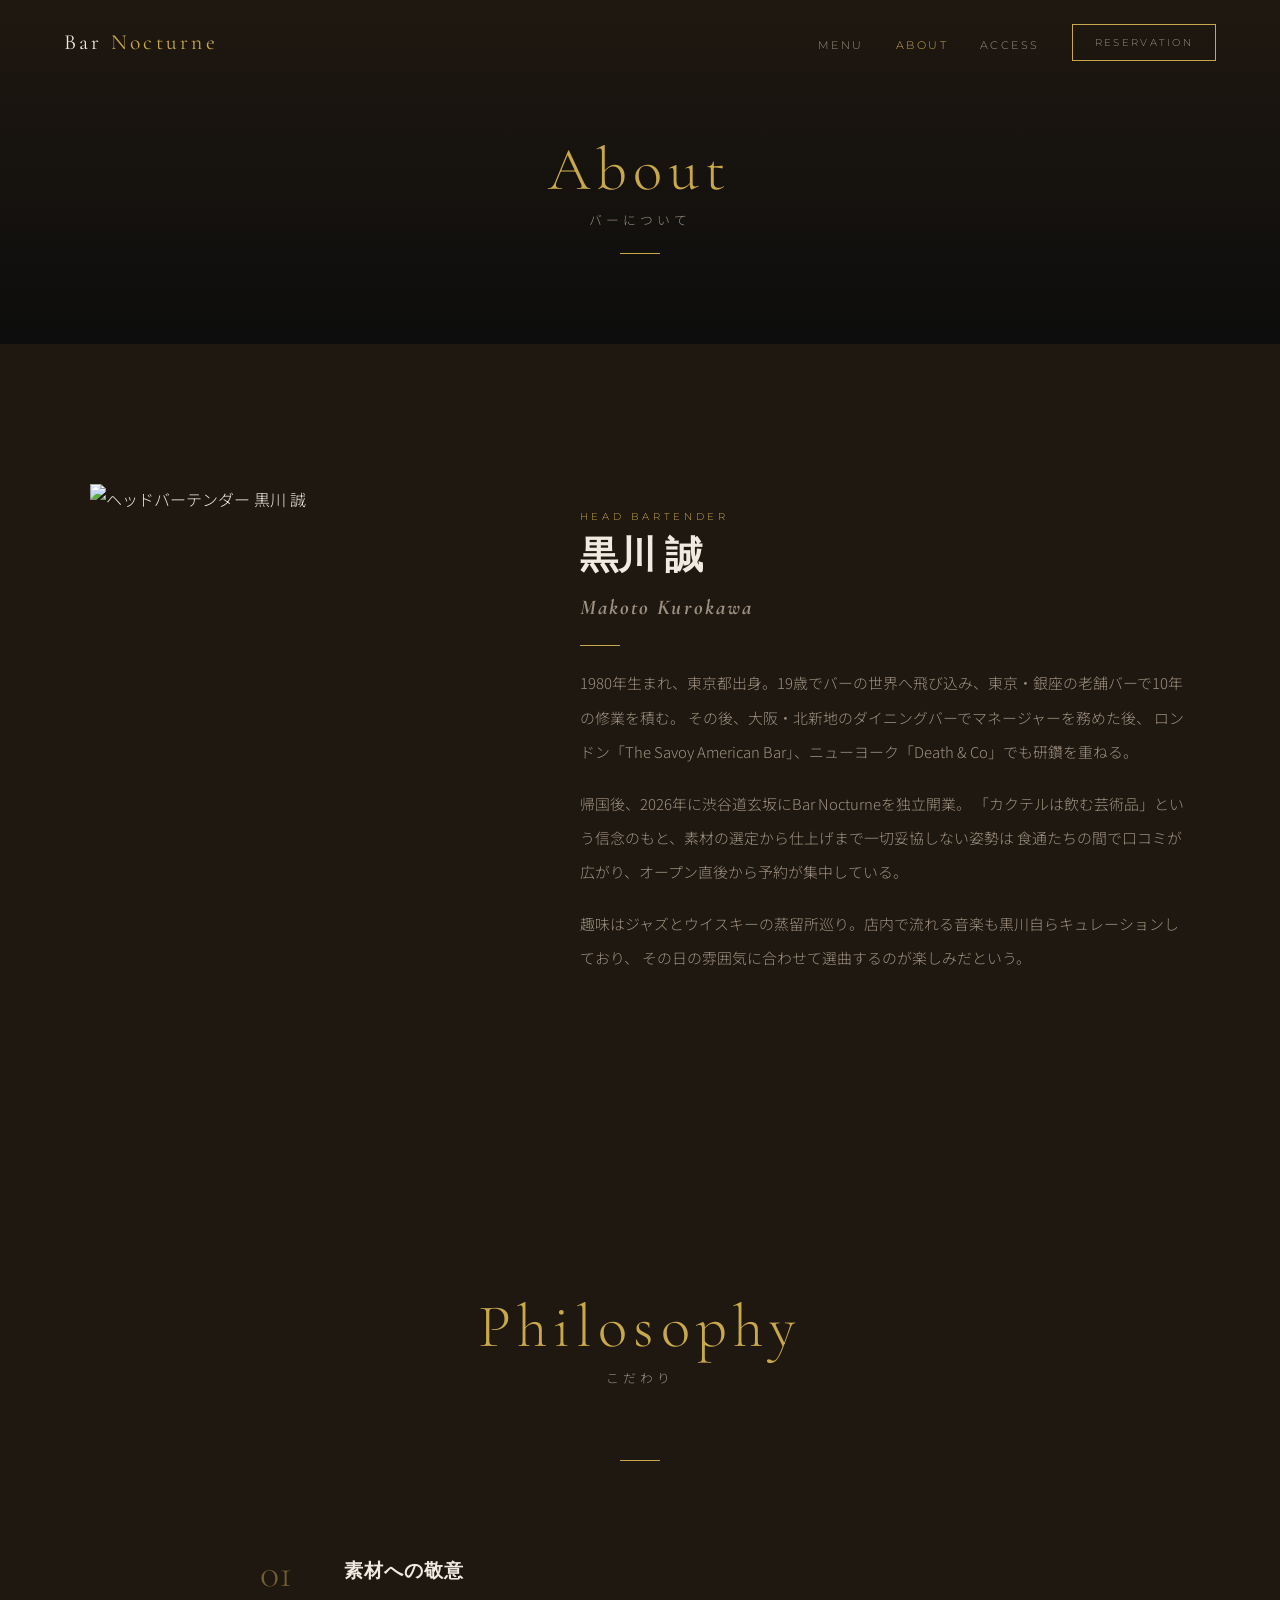
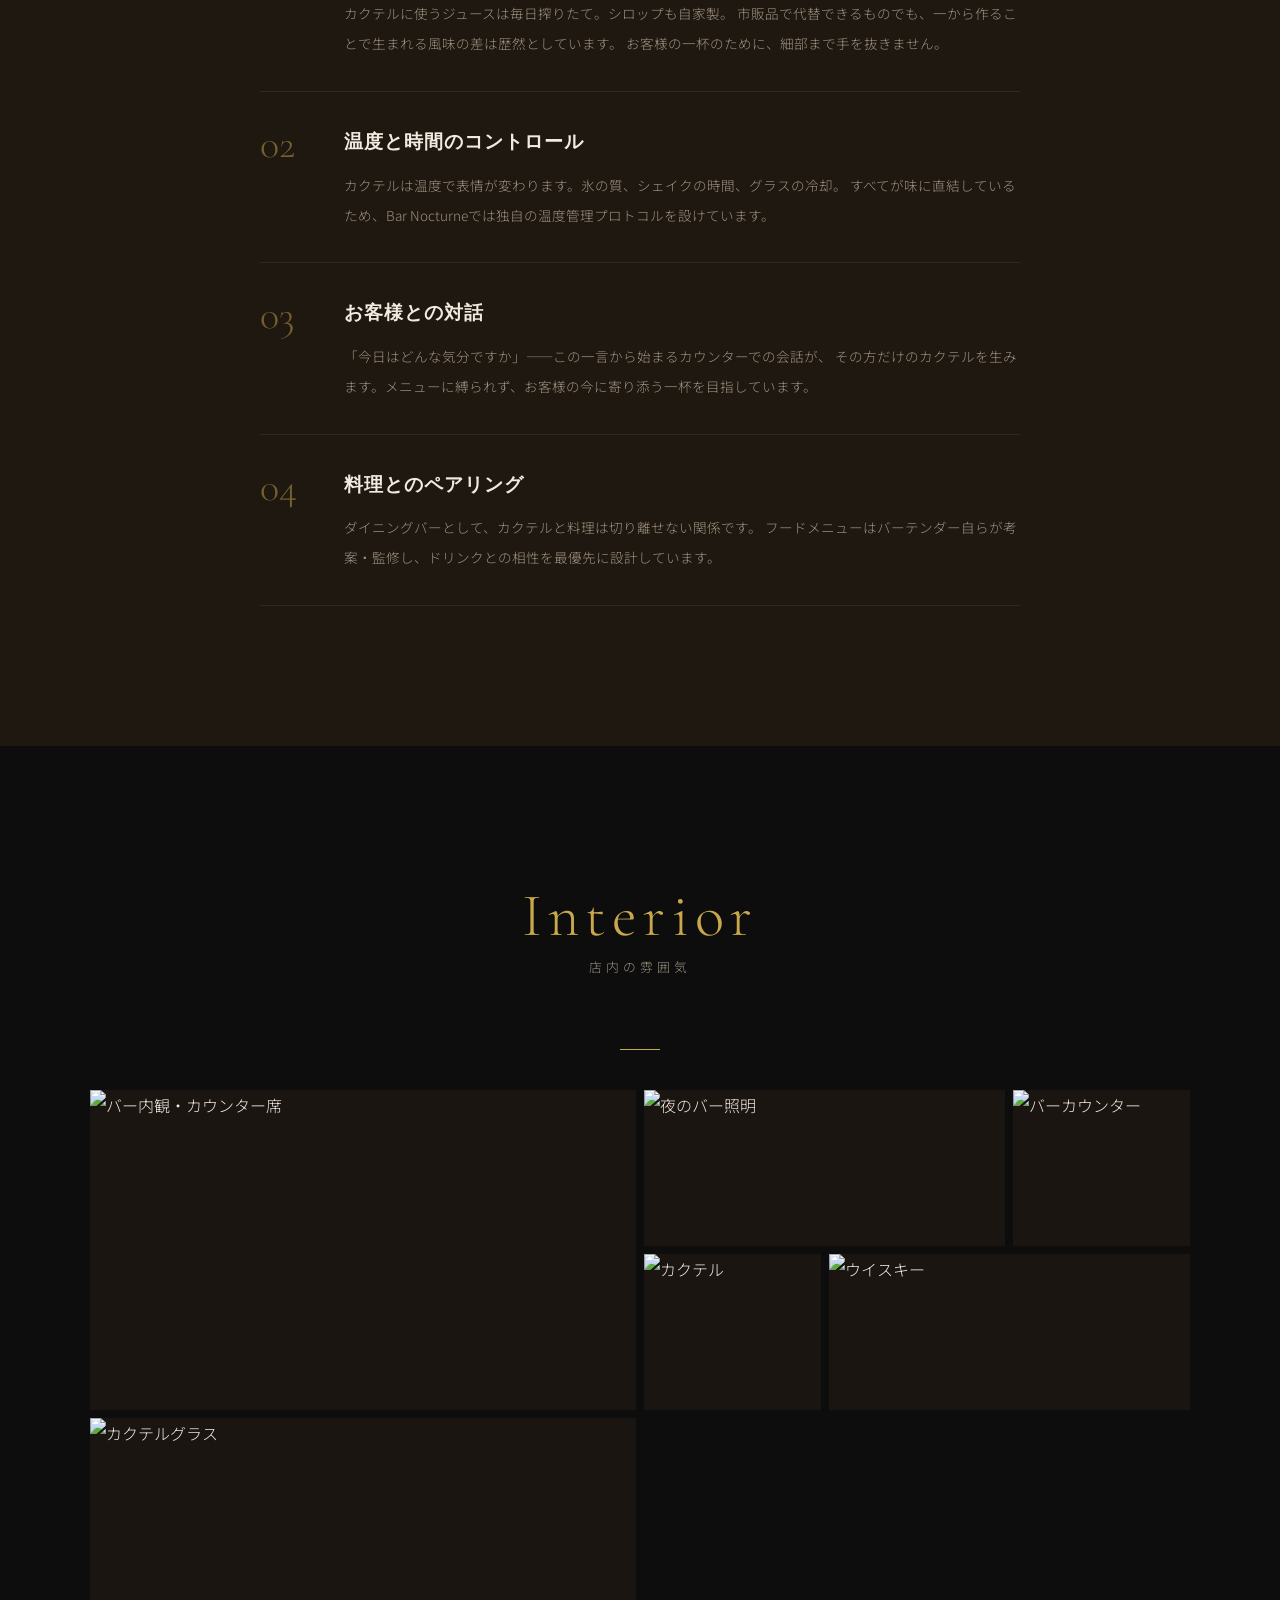
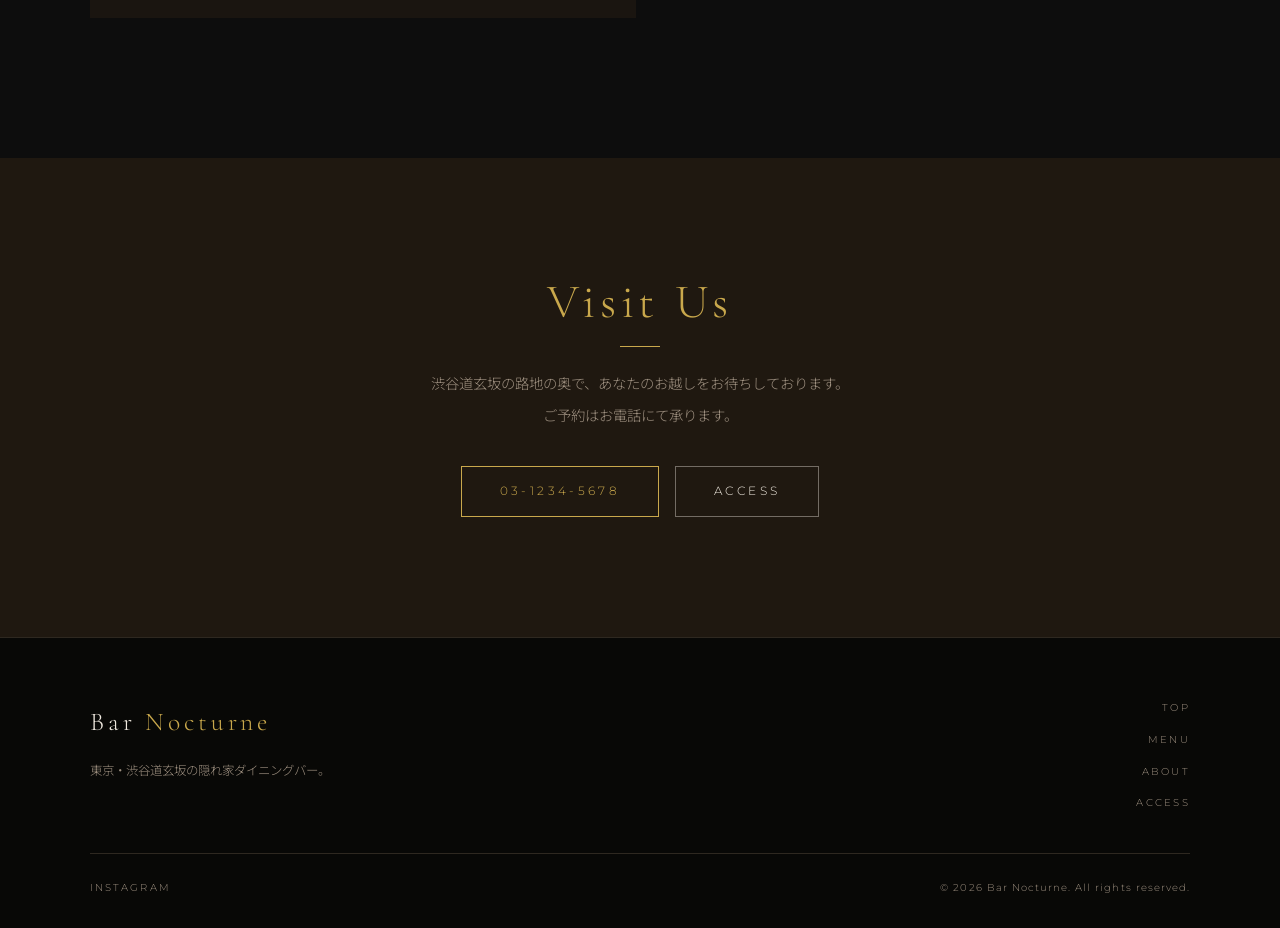
==== about.html @ 3c8f167b "Initial commit: Bar Nocturne website Dining bar website with Decap CMS integration. - 4 pages: index" ====
<!DOCTYPE html>
<html lang="ja">
<head>
  <meta charset="UTF-8">
  <meta name="viewport" content="width=device-width, initial-scale=1.0">
  <title>About | Bar Nocturne</title>
  <meta name="description" content="Bar Nocturneについて。ヘッドバーテンダー黒川誠のプロフィールと、バーのこだわり・哲学をご紹介します。">
  <link rel="preconnect" href="https://fonts.googleapis.com">
  <link rel="preconnect" href="https://fonts.gstatic.com" crossorigin>
  <link href="https://fonts.googleapis.com/css2?family=Cormorant+Garamond:ital,wght@0,300;0,400;0,500;1,300;1,400&family=Montserrat:wght@300;400;500&family=Noto+Sans+JP:wght@300;400&display=swap" rel="stylesheet">
  <link rel="stylesheet" href="css/style.css">
</head>
<body>

<!-- ヘッダー -->
<header>
  <a href="index.html" class="header__logo">Bar <span>Nocturne</span></a>
  <nav>
    <ul class="nav-links">
      <li><a href="menu.html">Menu</a></li>
      <li><a href="about.html" style="color:var(--color-primary);">About</a></li>
      <li><a href="access.html">Access</a></li>
      <li><a href="tel:03-1234-5678" class="btn-primary">Reservation</a></li>
    </ul>
  </nav>
  <button class="burger" aria-label="メニューを開く">
    <span></span><span></span><span></span>
  </button>
</header>

<!-- ページヘッダー -->
<div class="page-header">
  <div class="page-header__content fade-in">
    <p class="section-en">About</p>
    <p class="section-jp">バーについて</p>
    <div class="divider divider--center" style="margin-top:20px;"></div>
  </div>
</div>

<!-- バーテンダー紹介 -->
<section id="about">
  <div class="about__inner">
    <div class="about__image fade-in">
      <img src="https://images.unsplash.com/photo-1508247967583-7d982ea01526?w=1200&q=80" alt="ヘッドバーテンダー 黒川 誠">
    </div>
    <div class="about__text fade-in">
      <p class="about__role">Head Bartender</p>
      <h1 class="about__name">
        黒川 誠<br>
        <span style="font-size:0.55em;letter-spacing:0.1em;font-style:italic;color:var(--color-text-sub);">Makoto Kurokawa</span>
      </h1>
      <div class="divider"></div>
      <div class="about__body">
        <p>
          1980年生まれ、東京都出身。19歳でバーの世界へ飛び込み、東京・銀座の老舗バーで10年の修業を積む。
          その後、大阪・北新地のダイニングバーでマネージャーを務めた後、
          ロンドン「The Savoy American Bar」、ニューヨーク「Death & Co」でも研鑽を重ねる。
        </p>
        <p>
          帰国後、2026年に渋谷道玄坂にBar Nocturneを独立開業。
          「カクテルは飲む芸術品」という信念のもと、素材の選定から仕上げまで一切妥協しない姿勢は
          食通たちの間で口コミが広がり、オープン直後から予約が集中している。
        </p>
        <p>
          趣味はジャズとウイスキーの蒸留所巡り。店内で流れる音楽も黒川自らキュレーションしており、
          その日の雰囲気に合わせて選曲するのが楽しみだという。
        </p>
      </div>
    </div>
  </div>
</section>

<!-- こだわり・哲学 -->
<section id="philosophy" style="background:var(--color-bg-warm);">
  <div class="container">
    <div class="section-title section-title--center fade-in">
      <p class="section-en">Philosophy</p>
      <p class="section-jp">こだわり</p>
    </div>
    <div class="divider divider--center" style="margin-bottom:60px;"></div>
    <div class="philosophy__list fade-in">
      <div class="philosophy__item">
        <p class="philosophy__num">01</p>
        <div>
          <h3 class="philosophy__title">素材への敬意</h3>
          <p class="philosophy__text">
            カクテルに使うジュースは毎日搾りたて。シロップも自家製。
            市販品で代替できるものでも、一から作ることで生まれる風味の差は歴然としています。
            お客様の一杯のために、細部まで手を抜きません。
          </p>
        </div>
      </div>
      <div class="philosophy__item">
        <p class="philosophy__num">02</p>
        <div>
          <h3 class="philosophy__title">温度と時間のコントロール</h3>
          <p class="philosophy__text">
            カクテルは温度で表情が変わります。氷の質、シェイクの時間、グラスの冷却。
            すべてが味に直結しているため、Bar Nocturneでは独自の温度管理プロトコルを設けています。
          </p>
        </div>
      </div>
      <div class="philosophy__item">
        <p class="philosophy__num">03</p>
        <div>
          <h3 class="philosophy__title">お客様との対話</h3>
          <p class="philosophy__text">
            「今日はどんな気分ですか」——この一言から始まるカウンターでの会話が、
            その方だけのカクテルを生みます。メニューに縛られず、お客様の今に寄り添う一杯を目指しています。
          </p>
        </div>
      </div>
      <div class="philosophy__item">
        <p class="philosophy__num">04</p>
        <div>
          <h3 class="philosophy__title">料理とのペアリング</h3>
          <p class="philosophy__text">
            ダイニングバーとして、カクテルと料理は切り離せない関係です。
            フードメニューはバーテンダー自らが考案・監修し、ドリンクとの相性を最優先に設計しています。
          </p>
        </div>
      </div>
    </div>
  </div>
</section>

<!-- 店内ギャラリー -->
<section id="gallery-about" style="background:var(--color-bg);">
  <div class="container">
    <div class="section-title section-title--center fade-in">
      <p class="section-en">Interior</p>
      <p class="section-jp">店内の雰囲気</p>
    </div>
    <div class="divider divider--center" style="margin-bottom:40px;"></div>
    <div class="gallery__grid fade-in">
      <div class="gallery__item"><img src="https://images.unsplash.com/photo-1572116469696-31de0f17cc34?w=1200&q=80" alt="バー内観・カウンター席"></div>
      <div class="gallery__item"><img src="https://images.unsplash.com/photo-1470337458703-46ad1756a187?w=1200&q=80" alt="夜のバー照明"></div>
      <div class="gallery__item"><img src="https://images.unsplash.com/photo-1508247967583-7d982ea01526?w=1200&q=80" alt="バーカウンター"></div>
      <div class="gallery__item"><img src="https://images.unsplash.com/photo-1514362545857-3bc16c4c7d1b?w=800&q=80" alt="カクテル"></div>
      <div class="gallery__item"><img src="https://images.unsplash.com/photo-1527281400683-1aae777175f8?w=800&q=80" alt="ウイスキー"></div>
      <div class="gallery__item"><img src="https://images.unsplash.com/photo-1560512823-829485b8bf24?w=800&q=80" alt="カクテルグラス"></div>
    </div>
  </div>
</section>

<!-- CTA -->
<section style="background:var(--color-bg-warm);text-align:center;padding:clamp(60px,10vw,120px) 6%;">
  <div class="fade-in">
    <p class="section-en" style="font-size:clamp(1.8rem,4vw,3rem);">Visit Us</p>
    <div class="divider divider--center"></div>
    <p style="color:var(--color-text-sub);font-size:0.9rem;margin:20px 0 36px;line-height:2.2;">
      渋谷道玄坂の路地の奥で、あなたのお越しをお待ちしております。<br>
      ご予約はお電話にて承ります。
    </p>
    <div style="display:flex;gap:16px;justify-content:center;flex-wrap:wrap;">
      <a href="tel:03-1234-5678" class="btn-primary">03-1234-5678</a>
      <a href="access.html" class="btn-secondary">Access</a>
    </div>
  </div>
</section>

<!-- FOOTER -->
<footer>
  <div class="footer__inner">
    <div>
      <p class="footer__logo">Bar <span>Nocturne</span></p>
      <p class="footer__desc">東京・渋谷道玄坂の隠れ家ダイニングバー。</p>
    </div>
    <nav class="footer__nav">
      <a href="index.html">Top</a>
      <a href="menu.html">Menu</a>
      <a href="about.html">About</a>
      <a href="access.html">Access</a>
    </nav>
  </div>
  <div class="footer__bottom">
    <div class="footer__sns">
      <a href="https://instagram.com/bar.nocturne" target="_blank" rel="noopener">Instagram</a>
    </div>
    <p class="footer__copy">© 2026 Bar Nocturne. All rights reserved.</p>
  </div>
</footer>

<!-- スマホ固定CTA -->
<div class="fixed-cta">
  <a href="tel:03-1234-5678" class="fixed-cta__tel">📞 電話する</a>
  <a href="index.html#party" class="fixed-cta__reserve">貸切・予約</a>
</div>

<script src="js/cms-loader.js"></script>
<script src="js/main.js"></script>
</body>
</html>
---- css/style.css ----
/* ===================================
   Bar Nocturne — style.css
   =================================== */

/* --- Google Fonts --- */
@import url('https://fonts.googleapis.com/css2?family=Cormorant+Garamond:ital,wght@0,300;0,400;0,500;1,300;1,400&family=Montserrat:wght@300;400;500&family=Noto+Sans+JP:wght@300;400&display=swap');

/* --- CSS Variables --- */
:root {
  --color-bg:           #0D0D0D;
  --color-bg-card:      #1A1510;
  --color-bg-warm:      #1F1810;
  --color-primary:      #C9A84C;
  --color-primary-light:#E8C96A;
  --color-text:         #F0EAE0;
  --color-text-sub:     #9E9080;
  --color-border:       #2E2820;
  --color-overlay:      rgba(0,0,0,0.65);

  --font-serif-en:  'Cormorant Garamond', serif;
  --font-sans-en:   'Montserrat', sans-serif;
  --font-sans-jp:   'Noto Sans JP', sans-serif;

  --spacing-section: clamp(70px, 12vw, 140px);
  --max-width: 1100px;
}

/* --- Reset --- */
*, *::before, *::after { box-sizing: border-box; margin: 0; padding: 0; }
html { scroll-behavior: smooth; }

body {
  background-color: var(--color-bg);
  color: var(--color-text);
  font-family: var(--font-sans-jp);
  font-weight: 300;
  line-height: 1.9;
  -webkit-font-smoothing: antialiased;
}

img { width: 100%; height: 100%; object-fit: cover; display: block; }
a { color: var(--color-primary); text-decoration: none; transition: color 0.3s; }
a:hover { color: var(--color-primary-light); }

section { padding: var(--spacing-section) 6%; }
.container { max-width: var(--max-width); margin: 0 auto; }

/* --- Section Title --- */
.section-title { margin-bottom: clamp(40px, 6vw, 70px); }
.section-en {
  font-family: var(--font-serif-en);
  font-size: clamp(2.2rem, 5vw, 3.8rem);
  color: var(--color-primary);
  letter-spacing: 0.1em;
  line-height: 1;
}
.section-jp {
  font-family: var(--font-sans-jp);
  font-size: clamp(0.65rem, 1.1vw, 0.8rem);
  color: var(--color-text-sub);
  letter-spacing: 0.3em;
  margin-top: 0.6em;
}
.section-title--center { text-align: center; }

/* --- Divider --- */
.divider {
  width: 40px; height: 1px;
  background: var(--color-primary);
  margin: 20px 0;
}
.divider--center { margin: 20px auto; }

/* --- Buttons --- */
.btn-primary {
  display: inline-block;
  padding: 13px 38px;
  border: 1px solid var(--color-primary);
  color: var(--color-primary);
  font-family: var(--font-sans-en);
  font-size: 0.75rem;
  letter-spacing: 0.28em;
  text-transform: uppercase;
  transition: all 0.3s;
  background: transparent;
  cursor: pointer;
}
.btn-primary:hover {
  background: var(--color-primary);
  color: var(--color-bg);
}
.btn-secondary {
  display: inline-block;
  padding: 13px 38px;
  border: 1px solid rgba(240,234,224,0.4);
  color: var(--color-text);
  font-family: var(--font-sans-en);
  font-size: 0.75rem;
  letter-spacing: 0.28em;
  text-transform: uppercase;
  transition: all 0.3s;
  background: transparent;
  cursor: pointer;
}
.btn-secondary:hover {
  border-color: var(--color-text);
}

/* --- Fade-in Animation --- */
.fade-in {
  opacity: 0;
  transform: translateY(24px);
  transition: opacity 0.8s ease, transform 0.8s ease;
}
.fade-in.visible {
  opacity: 1;
  transform: translateY(0);
}

/* ===================================
   HEADER
   =================================== */
header {
  position: fixed; top: 0; left: 0; right: 0;
  z-index: 100;
  padding: 22px 5%;
  display: flex; align-items: center; justify-content: space-between;
  transition: background 0.4s, padding 0.4s;
}
header.scrolled {
  background: rgba(10,8,6,0.93);
  backdrop-filter: blur(10px);
  -webkit-backdrop-filter: blur(10px);
  padding: 14px 5%;
  border-bottom: 1px solid var(--color-border);
}

.header__logo {
  font-family: var(--font-serif-en);
  font-size: 1.35rem;
  letter-spacing: 0.15em;
  color: var(--color-text);
  font-weight: 400;
}
.header__logo span { color: var(--color-primary); }

.nav-links {
  display: flex; gap: 32px; align-items: center;
  list-style: none;
}
.nav-links a {
  font-family: var(--font-sans-en);
  font-size: 0.7rem;
  letter-spacing: 0.22em;
  text-transform: uppercase;
  color: var(--color-text-sub);
  transition: color 0.3s;
}
.nav-links a:hover { color: var(--color-primary); }
.nav-links .btn-primary { padding: 8px 22px; font-size: 0.65rem; }

/* Hamburger */
.burger {
  display: none;
  flex-direction: column; gap: 5px;
  cursor: pointer; background: none; border: none; padding: 4px;
}
.burger span {
  display: block; width: 24px; height: 1px;
  background: var(--color-text);
  transition: all 0.3s;
}
.burger.active span:nth-child(1) { transform: translateY(6px) rotate(45deg); }
.burger.active span:nth-child(2) { opacity: 0; }
.burger.active span:nth-child(3) { transform: translateY(-6px) rotate(-45deg); }

/* Mobile nav */
@media (max-width: 768px) {
  .burger { display: flex; }
  .nav-links {
    position: fixed; inset: 0;
    flex-direction: column; justify-content: center; align-items: center;
    background: rgba(10,8,6,0.97);
    gap: 40px;
    transform: translateX(100%);
    transition: transform 0.4s ease;
    z-index: 99;
  }
  .nav-links.open { transform: translateX(0); }
  .nav-links a { font-size: 0.9rem; color: var(--color-text); }
  .nav-links .btn-primary { padding: 12px 32px; font-size: 0.8rem; }
}

/* ===================================
   HERO
   =================================== */
#hero {
  position: relative;
  height: 100svh; min-height: 600px;
  display: flex; align-items: center; justify-content: center;
  text-align: center;
  overflow: hidden;
}
.hero__bg { position: absolute; inset: 0; }
.hero__bg img { width: 100%; height: 100%; object-fit: cover; }
.hero__overlay {
  position: absolute; inset: 0;
  background: var(--color-overlay);
}
.hero__content { position: relative; z-index: 1; padding: 0 20px; }
.hero__eyebrow {
  font-family: var(--font-sans-en);
  font-size: 0.7rem;
  letter-spacing: 0.5em;
  color: var(--color-primary);
  text-transform: uppercase;
  margin-bottom: 1.8rem;
}
.hero__title {
  font-family: var(--font-serif-en);
  font-size: clamp(2.8rem, 7.5vw, 5.5rem);
  color: var(--color-text);
  line-height: 1.15;
  margin-bottom: 1.2rem;
  font-weight: 400;
}
.hero__title-en {
  display: block;
  font-style: italic;
  color: var(--color-primary);
  font-size: 0.65em;
  letter-spacing: 0.1em;
}
.hero__tagline {
  font-size: clamp(0.85rem, 1.5vw, 1rem);
  color: var(--color-text-sub);
  letter-spacing: 0.12em;
  margin-bottom: 3rem;
  line-height: 2.2;
}
.hero__btns {
  display: flex; gap: 18px; justify-content: center; flex-wrap: wrap;
}
.hero__scroll {
  position: absolute; bottom: 32px; left: 50%;
  transform: translateX(-50%);
  display: flex; flex-direction: column; align-items: center; gap: 8px;
  font-family: var(--font-sans-en);
  font-size: 0.6rem; letter-spacing: 0.3em;
  color: var(--color-text-sub);
  animation: scrollBounce 2s infinite;
}
.hero__scroll::after {
  content: ''; display: block;
  width: 1px; height: 40px;
  background: var(--color-primary);
}
@keyframes scrollBounce {
  0%, 100% { transform: translateX(-50%) translateY(0); }
  50% { transform: translateX(-50%) translateY(8px); }
}

/* ===================================
   CONCEPT
   =================================== */
#concept { background: var(--color-bg-warm); }
.concept__inner {
  display: grid;
  grid-template-columns: 1fr 1fr;
  gap: clamp(40px, 6vw, 80px);
  align-items: center;
  max-width: var(--max-width);
  margin: 0 auto;
}
.concept__text p {
  color: var(--color-text-sub);
  line-height: 2.2;
  margin-top: 1.5em;
  font-size: clamp(0.85rem, 1.3vw, 0.95rem);
}
.concept__image {
  aspect-ratio: 4/3;
  overflow: hidden;
}
.concept__image img { transition: transform 0.8s ease; }
.concept__image:hover img { transform: scale(1.04); }

@media (max-width: 768px) {
  .concept__inner { grid-template-columns: 1fr; }
  .concept__image { order: -1; }
}

/* ===================================
   MENU PICKUP
   =================================== */
#menu-pickup { background: var(--color-bg); }
.menu-pickup__grid {
  display: grid;
  grid-template-columns: repeat(auto-fit, minmax(280px, 1fr));
  gap: 24px;
  max-width: var(--max-width);
  margin: 0 auto;
}
.menu-card {
  background: var(--color-bg-card);
  border: 1px solid var(--color-border);
  overflow: hidden;
  transition: transform 0.3s, border-color 0.3s;
}
.menu-card:hover {
  transform: translateY(-6px);
  border-color: var(--color-primary);
}
.menu-card__image {
  aspect-ratio: 3/4;
  overflow: hidden;
}
.menu-card__image img { transition: transform 0.6s ease; }
.menu-card:hover .menu-card__image img { transform: scale(1.06); }
.menu-card__body { padding: 22px 20px; }
.menu-card__category {
  font-family: var(--font-sans-en);
  font-size: 0.6rem;
  letter-spacing: 0.3em;
  text-transform: uppercase;
  color: var(--color-primary);
  margin-bottom: 8px;
}
.menu-card__name {
  font-family: var(--font-serif-en);
  font-size: 1.4rem;
  color: var(--color-text);
  letter-spacing: 0.04em;
  line-height: 1.3;
}
.menu-card__name-jp {
  font-size: 0.8rem;
  color: var(--color-text-sub);
  margin-top: 2px;
}
.menu-card__desc {
  font-size: 0.78rem;
  color: var(--color-text-sub);
  margin-top: 12px;
  line-height: 1.9;
}
.menu-card__price {
  color: var(--color-primary);
  font-family: var(--font-sans-en);
  font-size: 0.95rem;
  margin-top: 14px;
  letter-spacing: 0.05em;
}
.menu-pickup__more {
  text-align: center;
  margin-top: clamp(40px, 5vw, 60px);
}

/* ===================================
   ABOUT (BARTENDER)
   =================================== */
#about { background: var(--color-bg-warm); }
.about__inner {
  display: grid;
  grid-template-columns: 400px 1fr;
  gap: clamp(50px, 7vw, 90px);
  align-items: center;
  max-width: var(--max-width);
  margin: 0 auto;
}
.about__image {
  aspect-ratio: 3/4;
  overflow: hidden;
}
.about__image img { transition: transform 0.8s ease; }
.about__image:hover img { transform: scale(1.03); }
.about__text .section-title { margin-bottom: 30px; }
.about__role {
  font-family: var(--font-sans-en);
  font-size: 0.65rem;
  letter-spacing: 0.35em;
  text-transform: uppercase;
  color: var(--color-primary);
  margin-bottom: 6px;
}
.about__name {
  font-family: var(--font-serif-en);
  font-size: clamp(1.8rem, 3vw, 2.4rem);
  color: var(--color-text);
  line-height: 1.2;
  margin-bottom: 20px;
}
.about__body p {
  color: var(--color-text-sub);
  font-size: clamp(0.82rem, 1.2vw, 0.93rem);
  line-height: 2.3;
  margin-bottom: 1.2em;
}

@media (max-width: 900px) {
  .about__inner { grid-template-columns: 1fr; }
  .about__image { max-width: 360px; }
}

/* ===================================
   GALLERY
   =================================== */
#gallery { background: var(--color-bg); }
.gallery__grid {
  display: grid;
  grid-template-columns: repeat(6, 1fr);
  grid-template-rows: auto;
  gap: 8px;
  max-width: 1200px;
  margin: 0 auto;
}
.gallery__item {
  overflow: hidden;
  background: var(--color-bg-card);
}
.gallery__item img { transition: transform 0.6s ease; height: 100%; }
.gallery__item:hover img { transform: scale(1.06); }

.gallery__item:nth-child(1) { grid-column: span 3; grid-row: span 2; aspect-ratio: unset; min-height: 320px; }
.gallery__item:nth-child(2) { grid-column: span 2; min-height: 155px; }
.gallery__item:nth-child(3) { grid-column: span 1; min-height: 155px; }
.gallery__item:nth-child(4) { grid-column: span 1; min-height: 155px; }
.gallery__item:nth-child(5) { grid-column: span 2; min-height: 155px; }
.gallery__item:nth-child(6) { grid-column: span 3; min-height: 200px; }

@media (max-width: 768px) {
  .gallery__grid { grid-template-columns: repeat(2, 1fr); }
  .gallery__item { grid-column: span 1 !important; grid-row: span 1 !important; min-height: 160px !important; aspect-ratio: 1; }
}

/* ===================================
   PARTY
   =================================== */
#party { background: var(--color-bg-warm); }
.party__inner {
  display: grid;
  grid-template-columns: 1fr 1fr;
  gap: clamp(40px, 6vw, 80px);
  align-items: center;
  max-width: var(--max-width);
  margin: 0 auto;
}
.party__image { aspect-ratio: 4/3; overflow: hidden; }
.party__image img { transition: transform 0.8s; }
.party__image:hover img { transform: scale(1.04); }
.party__text p {
  color: var(--color-text-sub);
  font-size: clamp(0.82rem, 1.2vw, 0.93rem);
  line-height: 2.2;
  margin-top: 1.4em;
}
.party__features {
  margin-top: 24px;
  display: flex; flex-direction: column; gap: 10px;
}
.party__feature {
  display: flex; align-items: center; gap: 12px;
  font-size: 0.85rem; color: var(--color-text-sub);
}
.party__feature::before {
  content: '';
  display: block; width: 20px; height: 1px;
  background: var(--color-primary); flex-shrink: 0;
}
.party__btn { margin-top: 32px; }

@media (max-width: 768px) {
  .party__inner { grid-template-columns: 1fr; }
}

/* ===================================
   NEWS
   =================================== */
#news { background: var(--color-bg); }
.news__list {
  max-width: var(--max-width);
  margin: 0 auto;
  display: flex; flex-direction: column; gap: 0;
}
.news__item {
  display: grid;
  grid-template-columns: 120px 80px 1fr;
  gap: 24px;
  align-items: baseline;
  padding: 22px 0;
  border-bottom: 1px solid var(--color-border);
}
.news__date {
  font-family: var(--font-sans-en);
  font-size: 0.75rem;
  letter-spacing: 0.1em;
  color: var(--color-text-sub);
}
.news__cat {
  font-family: var(--font-sans-en);
  font-size: 0.6rem;
  letter-spacing: 0.2em;
  text-transform: uppercase;
  color: var(--color-primary);
  padding: 3px 8px;
  border: 1px solid var(--color-primary);
  white-space: nowrap;
  justify-self: start;
}
.news__title {
  font-size: 0.88rem;
  color: var(--color-text);
  transition: color 0.3s;
}
.news__title:hover { color: var(--color-primary); }

@media (max-width: 600px) {
  .news__item { grid-template-columns: auto 1fr; grid-template-rows: auto auto; gap: 8px 16px; }
  .news__title { grid-column: 1/-1; }
}

/* ===================================
   ACCESS
   =================================== */
#access { background: var(--color-bg-warm); }
.access__inner {
  display: grid;
  grid-template-columns: 1fr 420px;
  gap: clamp(40px, 5vw, 70px);
  align-items: start;
  max-width: var(--max-width);
  margin: 0 auto;
}
.access__map iframe {
  width: 100%; height: 360px;
  border: 1px solid var(--color-border);
  filter: grayscale(30%) brightness(0.85);
}
.access__info { }
.access__info table {
  width: 100%;
  border-collapse: collapse;
  font-size: 0.85rem;
  margin-top: 8px;
}
.access__info th, .access__info td {
  padding: 12px 0;
  border-bottom: 1px solid var(--color-border);
  text-align: left;
  vertical-align: top;
}
.access__info th {
  width: 90px;
  font-weight: 400;
  font-family: var(--font-sans-en);
  font-size: 0.65rem;
  letter-spacing: 0.2em;
  text-transform: uppercase;
  color: var(--color-primary);
}
.access__info td { color: var(--color-text-sub); line-height: 1.8; }
.access__tel {
  display: inline-flex; align-items: center; gap: 8px;
  margin-top: 24px;
  font-family: var(--font-serif-en);
  font-size: 1.6rem;
  color: var(--color-text);
  letter-spacing: 0.05em;
}
.access__tel:hover { color: var(--color-primary); }

@media (max-width: 900px) {
  .access__inner { grid-template-columns: 1fr; }
}

/* ===================================
   FOOTER
   =================================== */
footer {
  background: #080806;
  padding: 60px 6% 30px;
  border-top: 1px solid var(--color-border);
}
.footer__inner {
  max-width: var(--max-width);
  margin: 0 auto;
  display: grid;
  grid-template-columns: 1fr auto;
  gap: 40px;
  align-items: start;
  padding-bottom: 40px;
  border-bottom: 1px solid var(--color-border);
}
.footer__logo {
  font-family: var(--font-serif-en);
  font-size: 1.6rem;
  letter-spacing: 0.15em;
  color: var(--color-text);
  margin-bottom: 12px;
}
.footer__logo span { color: var(--color-primary); }
.footer__desc {
  font-size: 0.78rem;
  color: var(--color-text-sub);
  line-height: 1.9;
  max-width: 320px;
}
.footer__nav {
  display: flex; flex-direction: column; gap: 12px; align-items: flex-end;
}
.footer__nav a {
  font-family: var(--font-sans-en);
  font-size: 0.65rem;
  letter-spacing: 0.22em;
  text-transform: uppercase;
  color: var(--color-text-sub);
  transition: color 0.3s;
}
.footer__nav a:hover { color: var(--color-primary); }
.footer__bottom {
  max-width: var(--max-width);
  margin: 24px auto 0;
  display: flex; justify-content: space-between; align-items: center;
  flex-wrap: wrap; gap: 12px;
}
.footer__sns { display: flex; gap: 20px; }
.footer__sns a {
  font-family: var(--font-sans-en);
  font-size: 0.65rem;
  letter-spacing: 0.2em;
  text-transform: uppercase;
  color: var(--color-text-sub);
}
.footer__copy {
  font-family: var(--font-sans-en);
  font-size: 0.65rem;
  color: var(--color-text-sub);
  letter-spacing: 0.1em;
}

@media (max-width: 600px) {
  .footer__inner { grid-template-columns: 1fr; }
  .footer__nav { align-items: flex-start; flex-direction: row; flex-wrap: wrap; gap: 16px; }
}

/* ===================================
   FIXED CTA (スマホ)
   =================================== */
.fixed-cta {
  position: fixed; bottom: 0; left: 0; right: 0;
  z-index: 200;
  display: none;
  grid-template-columns: 1fr 1fr;
}
@media (max-width: 768px) { .fixed-cta { display: grid; } }
.fixed-cta__tel {
  background: #16120D; color: var(--color-text);
  padding: 16px; text-align: center;
  font-size: 0.8rem; font-family: var(--font-sans-jp);
  border-top: 1px solid var(--color-border);
  transition: background 0.2s;
}
.fixed-cta__tel:hover { background: #201a12; color: var(--color-text); }
.fixed-cta__reserve {
  background: var(--color-primary); color: var(--color-bg);
  padding: 16px; text-align: center;
  font-size: 0.8rem; font-family: var(--font-sans-jp);
  font-weight: 400;
  transition: background 0.2s;
}
.fixed-cta__reserve:hover { background: var(--color-primary-light); color: var(--color-bg); }

/* ===================================
   AGE GATE
   =================================== */
.age-gate {
  position: fixed; inset: 0;
  background: #0A0806;
  z-index: 9999;
  display: flex; align-items: center; justify-content: center;
  text-align: center;
}
.age-gate.hidden { display: none; }
.age-gate__box { padding: 0 20px; }
.age-gate__logo {
  font-family: var(--font-serif-en);
  font-size: clamp(1.8rem, 5vw, 2.8rem);
  color: var(--color-primary);
  letter-spacing: 0.2em;
  margin-bottom: 12px;
}
.age-gate__sub {
  font-family: var(--font-sans-en);
  font-size: 0.6rem;
  letter-spacing: 0.4em;
  text-transform: uppercase;
  color: var(--color-text-sub);
  margin-bottom: 40px;
}
.age-gate__text {
  color: var(--color-text-sub);
  font-size: 0.85rem;
  line-height: 2;
  margin-bottom: 36px;
}
.age-gate__btns { display: flex; gap: 16px; justify-content: center; flex-wrap: wrap; }
.age-gate__no {
  font-family: var(--font-sans-en);
  font-size: 0.7rem;
  letter-spacing: 0.2em;
  color: var(--color-text-sub);
  background: none; border: none; cursor: pointer;
  padding: 8px 16px;
  transition: color 0.3s;
}
.age-gate__no:hover { color: var(--color-text); }

/* ===================================
   PAGE HEADER (内部ページ)
   =================================== */
.page-header {
  padding-top: 140px;
  padding-bottom: 70px;
  text-align: center;
  position: relative;
  overflow: hidden;
}
.page-header::before {
  content: '';
  position: absolute; inset: 0;
  background: linear-gradient(to bottom, var(--color-bg-warm), var(--color-bg));
}
.page-header__content { position: relative; z-index: 1; }

/* ===================================
   MENU PAGE — Tab UI
   =================================== */
.menu-tabs {
  display: flex; justify-content: center; gap: 0;
  margin-bottom: clamp(40px, 5vw, 60px);
  border-bottom: 1px solid var(--color-border);
  flex-wrap: wrap;
}
.tab-btn {
  font-family: var(--font-sans-en);
  font-size: 0.7rem;
  letter-spacing: 0.25em;
  text-transform: uppercase;
  color: var(--color-text-sub);
  background: none; border: none;
  padding: 14px 28px;
  cursor: pointer;
  position: relative;
  transition: color 0.3s;
}
.tab-btn::after {
  content: '';
  position: absolute; bottom: -1px; left: 0; right: 0;
  height: 1px; background: var(--color-primary);
  transform: scaleX(0); transition: transform 0.3s;
}
.tab-btn.active { color: var(--color-primary); }
.tab-btn.active::after { transform: scaleX(1); }
.tab-btn:hover { color: var(--color-text); }

.tab-content { display: none; }
.tab-content.active { display: block; }

.sub-tabs {
  display: flex; gap: 20px; flex-wrap: wrap;
  margin-bottom: 32px;
}
.sub-tab-btn {
  font-family: var(--font-sans-en);
  font-size: 0.62rem;
  letter-spacing: 0.2em;
  text-transform: uppercase;
  color: var(--color-text-sub);
  background: none;
  border: 1px solid var(--color-border);
  padding: 7px 18px;
  cursor: pointer;
  transition: all 0.3s;
}
.sub-tab-btn.active, .sub-tab-btn:hover {
  border-color: var(--color-primary);
  color: var(--color-primary);
}

.menu-grid {
  display: grid;
  grid-template-columns: repeat(auto-fill, minmax(260px, 1fr));
  gap: 20px;
}

/* ===================================
   ABOUT PAGE
   =================================== */
.philosophy__list {
  max-width: 760px; margin: 0 auto;
  display: flex; flex-direction: column; gap: 0;
}
.philosophy__item {
  display: grid;
  grid-template-columns: 60px 1fr;
  gap: 24px;
  padding: 32px 0;
  border-bottom: 1px solid var(--color-border);
  align-items: start;
}
.philosophy__num {
  font-family: var(--font-serif-en);
  font-size: 2.5rem;
  color: var(--color-primary);
  line-height: 1;
  opacity: 0.5;
}
.philosophy__title {
  font-family: var(--font-serif-en);
  font-size: 1.2rem;
  color: var(--color-text);
  margin-bottom: 10px;
  letter-spacing: 0.05em;
}
.philosophy__text {
  font-size: 0.85rem;
  color: var(--color-text-sub);
  line-height: 2.2;
}

/* ===================================
   ACCESS PAGE
   =================================== */
.access-page #access { padding-top: 0; }
.access__map--large iframe { height: 480px; }

/* ===================================
   LOADING STATE
   =================================== */
.loading-placeholder {
  background: linear-gradient(90deg, var(--color-bg-card) 25%, var(--color-bg-warm) 50%, var(--color-bg-card) 75%);
  background-size: 200% 100%;
  animation: shimmer 1.5s infinite;
  border-radius: 2px;
}
@keyframes shimmer {
  0% { background-position: 200% 0; }
  100% { background-position: -200% 0; }
}
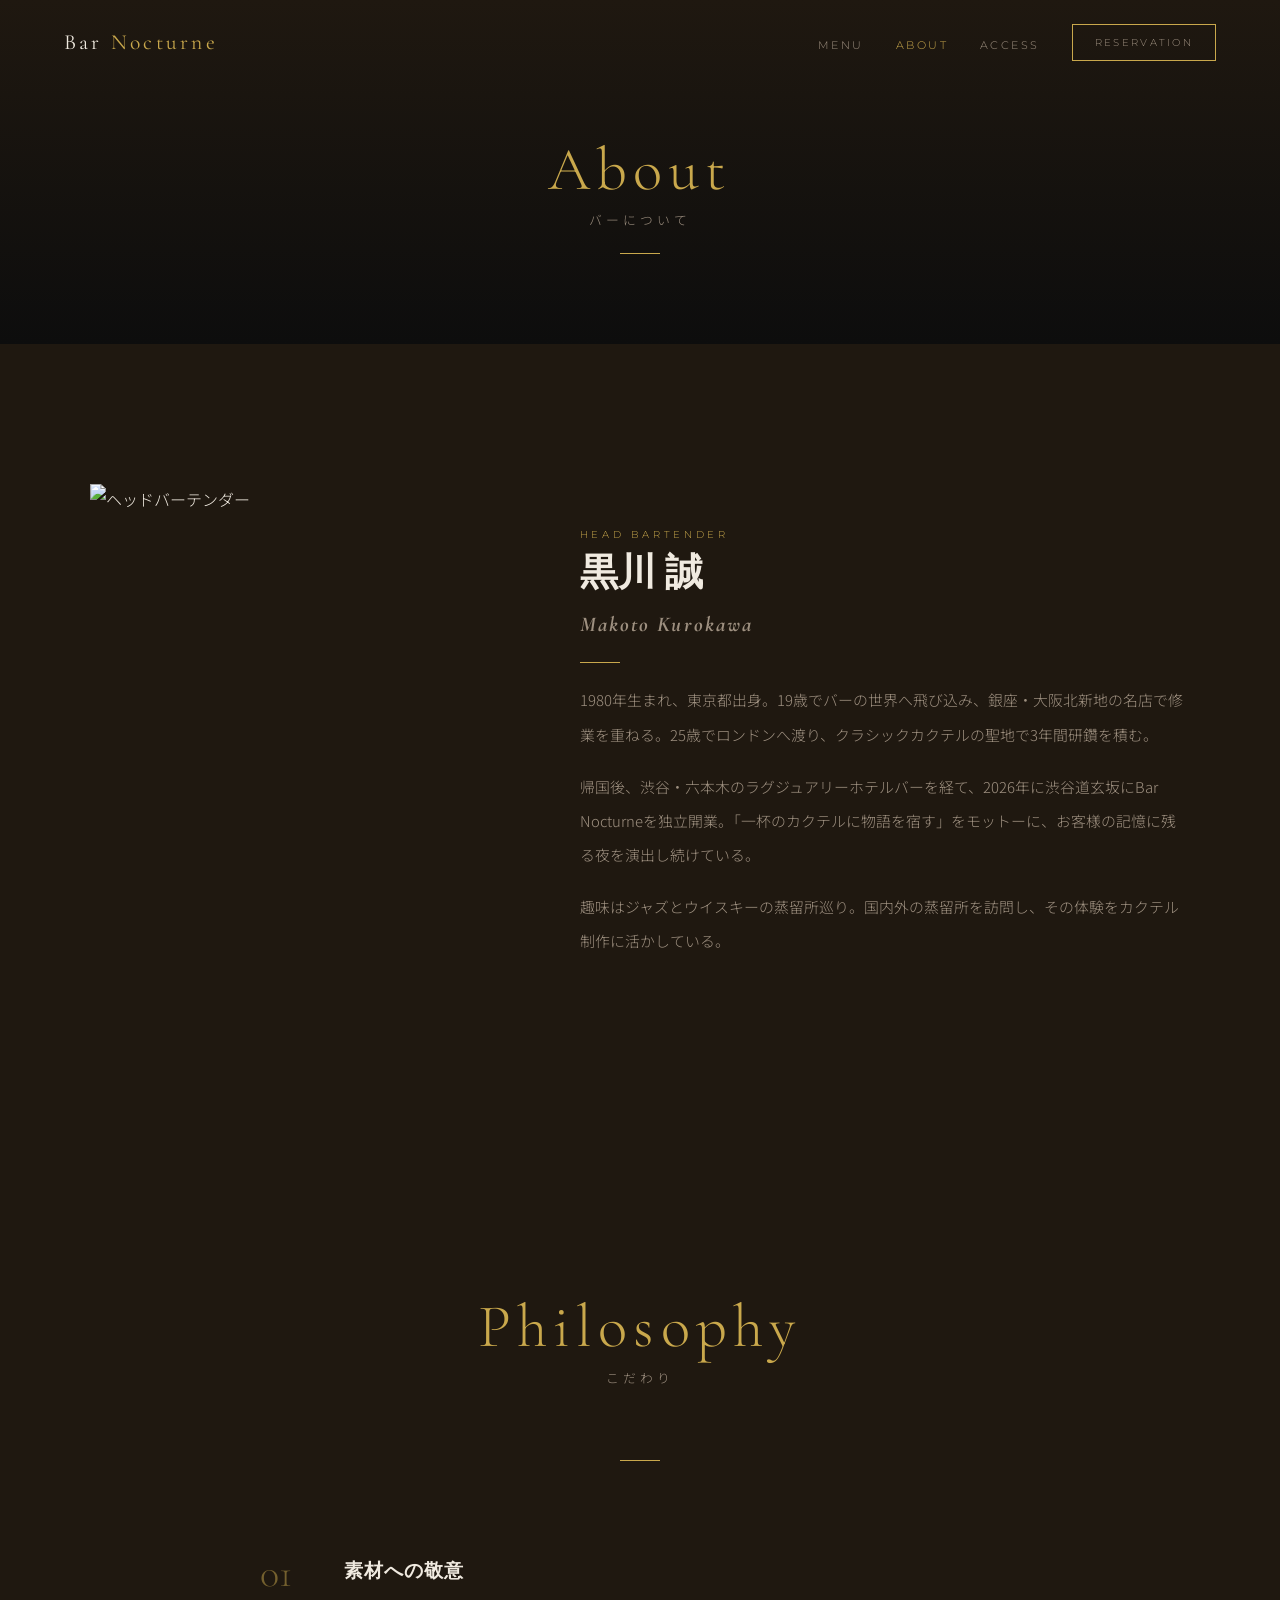
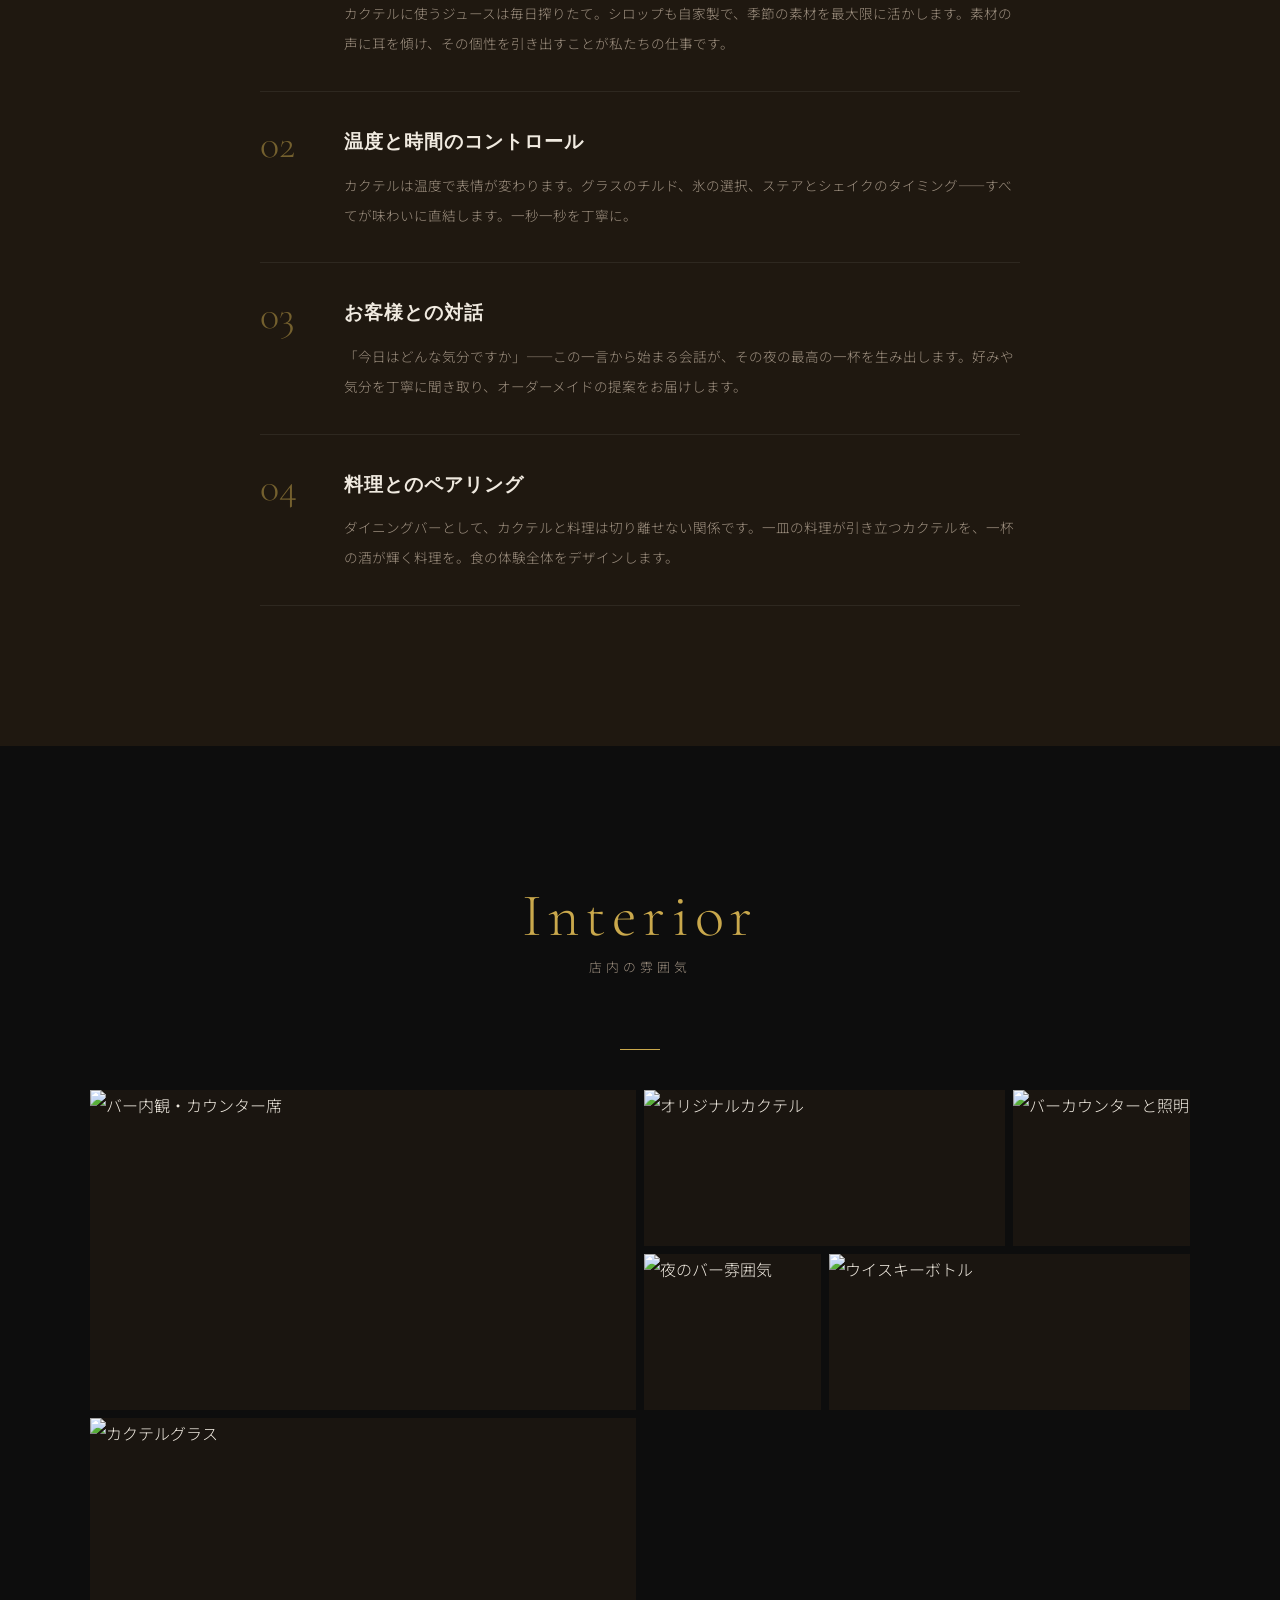
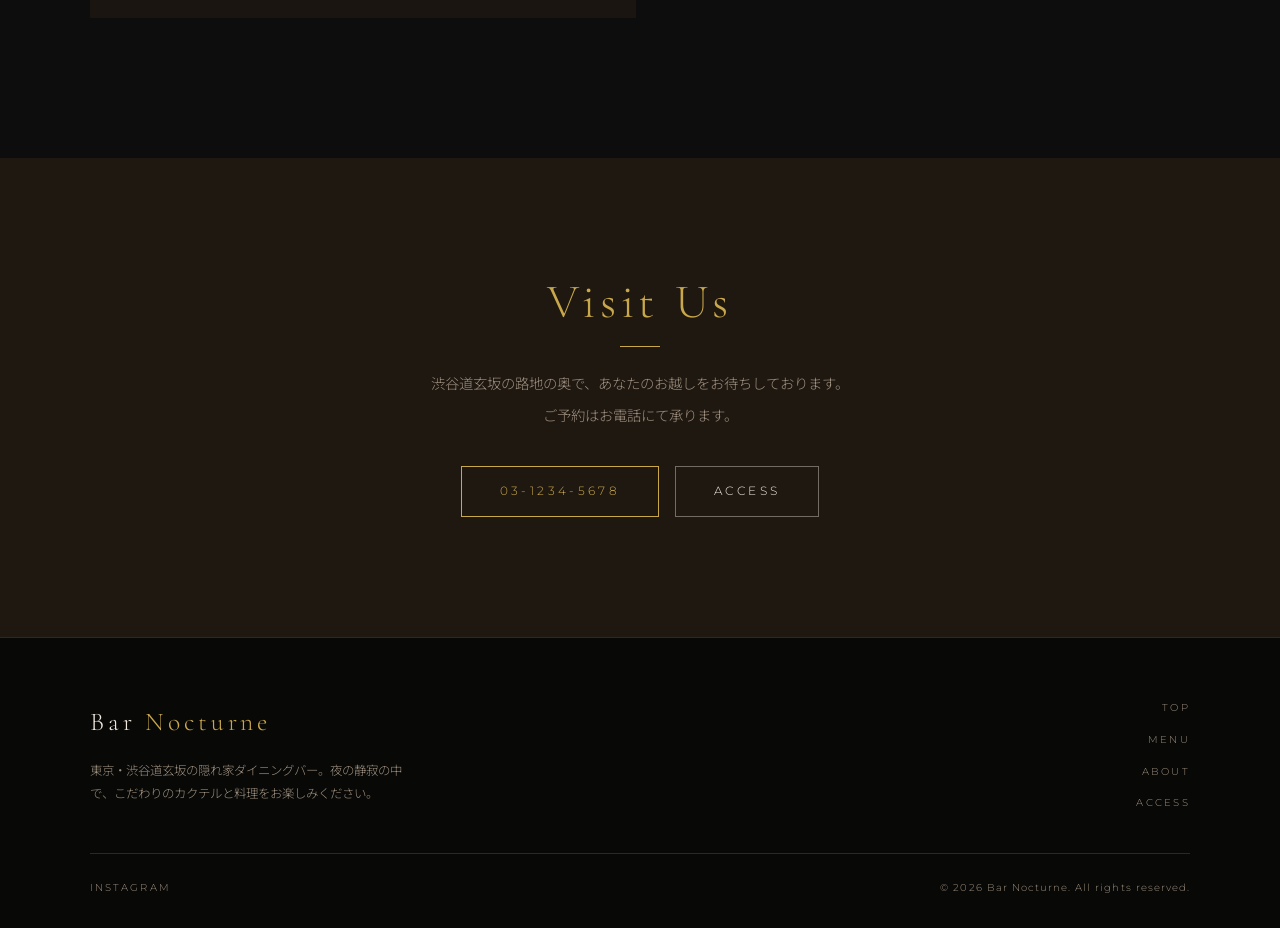
==== commit 9da22f87: "feat: 非エンジニア編集対応 - Decap CMS完全統合 - settings.jsonを全コンテンツ管理に拡張（バーテンダー情報・Philosophy・画像URL・Maps等15項目追加） " ====
--- a/about.html
+++ b/about.html
@@ -10,7 +10,7 @@
   <link href="https://fonts.googleapis.com/css2?family=Cormorant+Garamond:ital,wght@0,300;0,400;0,500;1,300;1,400&family=Montserrat:wght@300;400;500&family=Noto+Sans+JP:wght@300;400&display=swap" rel="stylesheet">
   <link rel="stylesheet" href="css/style.css">
 </head>
-<body>
+<body data-page="about">
 
 <!-- ヘッダー -->
 <header>
@@ -20,7 +20,7 @@
       <li><a href="menu.html">Menu</a></li>
       <li><a href="about.html" style="color:var(--color-primary);">About</a></li>
       <li><a href="access.html">Access</a></li>
-      <li><a href="tel:03-1234-5678" class="btn-primary">Reservation</a></li>
+      <li><a href="tel:03-1234-5678" class="btn-primary" data-cms-href="settings.tel">Reservation</a></li>
     </ul>
   </nav>
   <button class="burger" aria-label="メニューを開く">
@@ -41,20 +41,23 @@
 <section id="about">
   <div class="about__inner">
     <div class="about__image fade-in">
-      <img src="https://images.unsplash.com/photo-1508247967583-7d982ea01526?w=1200&q=80" alt="ヘッドバーテンダー 黒川 誠">
+      <img data-cms-src="settings.bartender_image"
+           src="https://images.unsplash.com/photo-1508247967583-7d982ea01526?w=1200&q=80"
+           alt="ヘッドバーテンダー">
     </div>
     <div class="about__text fade-in">
-      <p class="about__role">Head Bartender</p>
+      <p class="about__role" data-cms="settings.bartender_role">Head Bartender</p>
       <h1 class="about__name">
-        黒川 誠<br>
-        <span style="font-size:0.55em;letter-spacing:0.1em;font-style:italic;color:var(--color-text-sub);">Makoto Kurokawa</span>
+        <span data-cms="settings.bartender_name">黒川 誠</span><br>
+        <span style="font-size:0.55em;letter-spacing:0.1em;font-style:italic;color:var(--color-text-sub);"
+              data-cms="settings.bartender_name_en">Makoto Kurokawa</span>
       </h1>
       <div class="divider"></div>
-      <div class="about__body">
+      <div class="about__body" data-cms-list="settings.bartender_bio">
         <p>
           1980年生まれ、東京都出身。19歳でバーの世界へ飛び込み、東京・銀座の老舗バーで10年の修業を積む。
           その後、大阪・北新地のダイニングバーでマネージャーを務めた後、
-          ロンドン「The Savoy American Bar」、ニューヨーク「Death & Co」でも研鑽を重ねる。
+          ロンドン「The Savoy American Bar」、ニューヨーク「Death &amp; Co」でも研鑽を重ねる。
         </p>
         <p>
           帰国後、2026年に渋谷道玄坂にBar Nocturneを独立開業。
@@ -78,45 +81,44 @@
       <p class="section-jp">こだわり</p>
     </div>
     <div class="divider divider--center" style="margin-bottom:60px;"></div>
-    <div class="philosophy__list fade-in">
-      <div class="philosophy__item">
+    <!-- CMS から動的ロード（settings.philosophy 配列）-->
+    <div class="philosophy__list" data-cms-list="settings.philosophy">
+      <div class="philosophy__item fade-in">
         <p class="philosophy__num">01</p>
         <div>
           <h3 class="philosophy__title">素材への敬意</h3>
           <p class="philosophy__text">
             カクテルに使うジュースは毎日搾りたて。シロップも自家製。
             市販品で代替できるものでも、一から作ることで生まれる風味の差は歴然としています。
-            お客様の一杯のために、細部まで手を抜きません。
           </p>
         </div>
       </div>
-      <div class="philosophy__item">
+      <div class="philosophy__item fade-in">
         <p class="philosophy__num">02</p>
         <div>
           <h3 class="philosophy__title">温度と時間のコントロール</h3>
           <p class="philosophy__text">
             カクテルは温度で表情が変わります。氷の質、シェイクの時間、グラスの冷却。
-            すべてが味に直結しているため、Bar Nocturneでは独自の温度管理プロトコルを設けています。
+            すべてが味に直結しています。
           </p>
         </div>
       </div>
-      <div class="philosophy__item">
+      <div class="philosophy__item fade-in">
         <p class="philosophy__num">03</p>
         <div>
           <h3 class="philosophy__title">お客様との対話</h3>
           <p class="philosophy__text">
-            「今日はどんな気分ですか」——この一言から始まるカウンターでの会話が、
-            その方だけのカクテルを生みます。メニューに縛られず、お客様の今に寄り添う一杯を目指しています。
+            「今日はどんな気分ですか」——この一言から始まる会話が、その方だけのカクテルを生みます。
           </p>
         </div>
       </div>
-      <div class="philosophy__item">
+      <div class="philosophy__item fade-in">
         <p class="philosophy__num">04</p>
         <div>
           <h3 class="philosophy__title">料理とのペアリング</h3>
           <p class="philosophy__text">
             ダイニングバーとして、カクテルと料理は切り離せない関係です。
-            フードメニューはバーテンダー自らが考案・監修し、ドリンクとの相性を最優先に設計しています。
+            フードメニューはバーテンダー自らが考案・監修しています。
           </p>
         </div>
       </div>
@@ -132,13 +134,8 @@
       <p class="section-jp">店内の雰囲気</p>
     </div>
     <div class="divider divider--center" style="margin-bottom:40px;"></div>
-    <div class="gallery__grid fade-in">
-      <div class="gallery__item"><img src="https://images.unsplash.com/photo-1572116469696-31de0f17cc34?w=1200&q=80" alt="バー内観・カウンター席"></div>
-      <div class="gallery__item"><img src="https://images.unsplash.com/photo-1470337458703-46ad1756a187?w=1200&q=80" alt="夜のバー照明"></div>
-      <div class="gallery__item"><img src="https://images.unsplash.com/photo-1508247967583-7d982ea01526?w=1200&q=80" alt="バーカウンター"></div>
-      <div class="gallery__item"><img src="https://images.unsplash.com/photo-1514362545857-3bc16c4c7d1b?w=800&q=80" alt="カクテル"></div>
-      <div class="gallery__item"><img src="https://images.unsplash.com/photo-1527281400683-1aae777175f8?w=800&q=80" alt="ウイスキー"></div>
-      <div class="gallery__item"><img src="https://images.unsplash.com/photo-1560512823-829485b8bf24?w=800&q=80" alt="カクテルグラス"></div>
+    <div class="gallery__grid fade-in" id="gallery-grid">
+      <p style="color:var(--color-text-sub);text-align:center;width:100%;">Loading...</p>
     </div>
   </div>
 </section>
@@ -153,7 +150,9 @@
       ご予約はお電話にて承ります。
     </p>
     <div style="display:flex;gap:16px;justify-content:center;flex-wrap:wrap;">
-      <a href="tel:03-1234-5678" class="btn-primary">03-1234-5678</a>
+      <a href="tel:03-1234-5678" class="btn-primary" data-cms-href="settings.tel">
+        <span data-cms="settings.tel">03-1234-5678</span>
+      </a>
       <a href="access.html" class="btn-secondary">Access</a>
     </div>
   </div>
@@ -164,7 +163,7 @@
   <div class="footer__inner">
     <div>
       <p class="footer__logo">Bar <span>Nocturne</span></p>
-      <p class="footer__desc">東京・渋谷道玄坂の隠れ家ダイニングバー。</p>
+      <p class="footer__desc" data-cms="settings.footer_desc">東京・渋谷道玄坂の隠れ家ダイニングバー。</p>
     </div>
     <nav class="footer__nav">
       <a href="index.html">Top</a>
@@ -175,7 +174,7 @@
   </div>
   <div class="footer__bottom">
     <div class="footer__sns">
-      <a href="https://instagram.com/bar.nocturne" target="_blank" rel="noopener">Instagram</a>
+      <a href="https://instagram.com/bar.nocturne" target="_blank" rel="noopener" data-cms-href="settings.instagram">Instagram</a>
     </div>
     <p class="footer__copy">© 2026 Bar Nocturne. All rights reserved.</p>
   </div>
@@ -183,7 +182,7 @@
 
 <!-- スマホ固定CTA -->
 <div class="fixed-cta">
-  <a href="tel:03-1234-5678" class="fixed-cta__tel">📞 電話する</a>
+  <a href="tel:03-1234-5678" class="fixed-cta__tel" data-cms-href="settings.tel">📞 電話する</a>
   <a href="index.html#party" class="fixed-cta__reserve">貸切・予約</a>
 </div>
 
